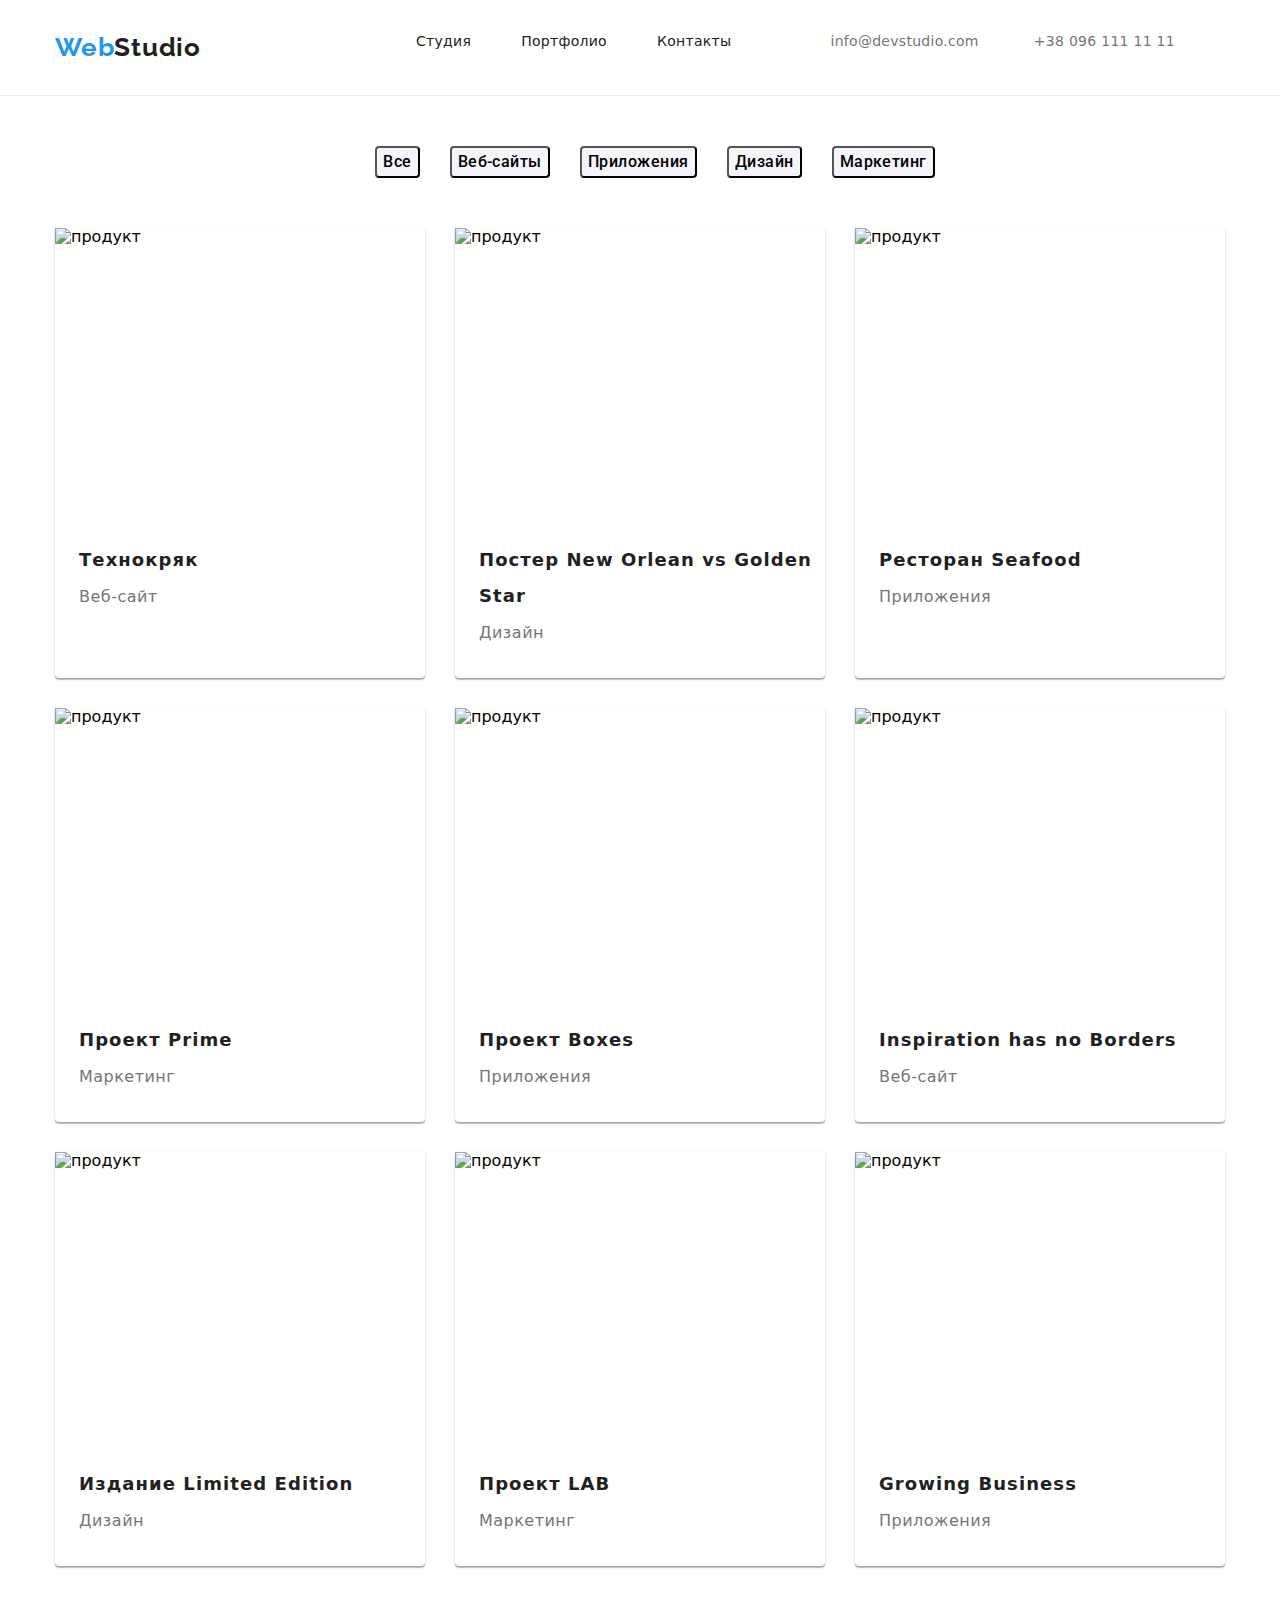
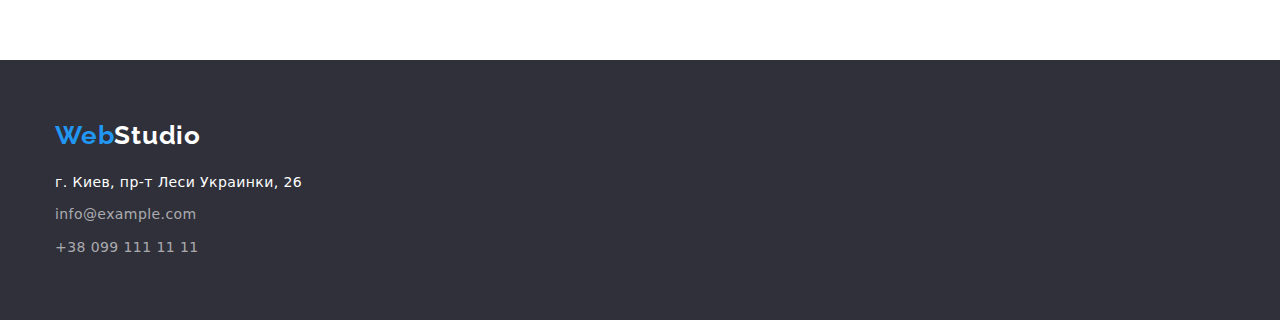
==== portfolio.html @ c9fd6060 "Create portfolio.html" ====
<!DOCTYPE html>
<html lang="en">
<head>
    <meta charset="UTF-8">
    <meta http-equiv="X-UA-Compatible" content="IE=edge">
    <meta name="viewport" content="width=device-width, initial-scale=1.0">
    <title>Портфолио</title>
    <link rel="preconnect" href="https://fonts.googleapis.com" />
    <link rel="preconnect" href="https://fonts.gstatic.com" crossorigin />
    <link href="https://fonts.googleapis.com/css2?family=Roboto:wght@400;500;700;900&family=Raleway:wght@700&display=swap"
        rel="stylesheet" />
    <link rel="stylesheet" href="css/styles.css">
    <link rel="stylesheet" href="modern-normalize.css" />
</head>
<body>
 <header class="header">
    <div class="container header-container-1">
    <a class="header-logo link" href=""><span class="web">Web</span>Studio</a>
    <nav class="header-navigation">
        <ul class="header-list list">
            <li class="header-item">
                <a href="index.html" class="header-link link">Студия</a>
            </li>
            <li class="header-item">
                <a href="portfolio.html" class="header-link link">Портфолио</a>
            </li>
            <li class="header-item">
                <a href="" class="header-link link">Контакты</a>
            </li>
        </ul>
    </nav>
    <div class="header-connect-1">
    <a href="mailto:info@devstudio.com" class="header-contacts link">info@devstudio.com</a>
    <a href="tel:+38 096 111 11 11" class="header-contacts link">+38 096 111 11 11</a>
</div>
</header>
 <main>
    <section class="products">
        <div class="container main-kinds">
        <ul class="kinds-list list">
            <li class="kinds-item">
                <button type="button" class="kinds-btn">Все</button>
            </li>
            <li class="kinds-item">
                <button type="button" class="kinds-btn">Веб-сайты</button>
            </li>
            <li class="kinds-item">
                <button type="button" class="kinds-btn">Приложения</button>
            </li>
            <li class="kinds-item">
                <button type="button" class="kinds-btn">Дизайн</button>
            </li>
            <li class="kinds-item">
                <button type="button" class="kinds-btn">Маркетинг</button>
            </li>
        </ul>  
    </div>
        <div class="container main-photo">
    <ul class="products-list-1 list">
        <li class="products-item-1">
            <img
            src="images/portfolio-img-1.jpg" 
            alt="продукт"
            width="370"
            height="294"
            >
            <h3 class="title-1">Технокряк</h3>
            <p class="pre-title-1">Веб-сайт</p>
        </li>
        <li class="products-item-1">
            <img
            src="images/portfolio-img-2.jpg"
             alt="продукт"
             width="370"
             height="294"
             >
             <h3 class="title-1">Постер New Orlean vs Golden Star</h3>
             <p class="pre-title-1">Дизайн</p>
        </li>
        <li class="products-item-1">
            <img
            src="images/portfolio-img-3.jpg" 
            alt="продукт"
            width="370"
            height="294"
            >
            <h3 class="title-1">Ресторан Seafood</h3>
            <p class="pre-title-1">Приложения</p>
        </li>
        <li class="products-item-1">
            <img
            src="images/portfolio-img-4.jpg" 
            alt="продукт"
            width="370"
            height="294"
            >
            <h3 class="title-1">Проект Prime</h3>
            <p class="pre-title-1">Маркетинг</p>
        </li>
        <li class="products-item-1">
            <img
            src="images/portfolio-img-5.jpg" 
            alt="продукт"
            width="370"
            height="294"
            >
            <h3 class="title-1">Проект Boxes</h3>
            <p class="pre-title-1">Приложения</p>
        </li>
        <li class="products-item-1">
            <img
            src="images/portfolio-img-6.jpg" 
            alt="продукт"
            width="370"
            height="294"
            >
            <h3 class="title-1">Inspiration has no Borders</h3>
            <p class="pre-title-1">Веб-сайт</p>
        </li>
        <li class="products-item-1">
            <img
            src="images/portfolio-img-7.jpg" 
            alt="продукт"
            width="370"
            height="294"
            >
            <h3 class="title-1">Издание Limited Edition</h3>
            <p class="pre-title-1">Дизайн</p>
        </li>
        <li class="products-item-1">
            <img
            src="images/portfolio-img-8.jpg" 
            alt="продукт"
            width="370"
            height="294"
            >
            <h3 class="title-1">Проект LAB</h3>
            <p class="pre-title-1">Маркетинг</p>
        </li>
        <li class="products-item-1">
            <img
            src="images/portfolio-img-9.jpg" 
            alt="продукт"
            width="370"
            height="294"
            >
            <h3 class="title-1">Growing Business</h3>
            <p class="pre-title-1">Приложения</p>
        </li>
    </ul>
    </div>
    </section>
 </main>
 <footer class="footer">
    <div class="container footer-adress">
<a href="" class="footer-logo link"><span class="web">Web</span>Studio</a>
    <address>
        <ul class="contact-list list">
            <li class="contact-item"><a href="https://www.google.com/maps?q=%D0%B3.+%D0%9A%D0%B8%D0%B5%D0%B2,+%D0%BF%D1%80-%D1%82+%D0%9B%D0%B5%D1%81%D0%B8+%D0%A3%D0%BA%D1%80%D0%B0%D0%B8%D0%BD%D0%BA%D0%B8,+26&um=1&ie=UTF-8&sa=X&ved=2ahUKEwiX25f0-PTzAhWwhv0HHc4ZDNgQ_AUoAXoECAEQAw"
                class="contact-link link"    
                target="_blank" rel="noreferrer noopener">г. Киев, пр-т Леси Украинки, 26</a>
                </li>
            <li class="contact-item item"><a href="mailto:info@devstudio.com" class="contact-tel link">info@example.com</a>
            </li>
            <li class="contact-item item-1"><a href="tel:+38 096 111 11 11" class="contact-tel link">+38 099 111 11 11</a>
            </li>
        </ul>
    </address>
    </div>
 </footer>
</body>
</html>
---- css/styles.css ----
:root {
  --first-text-color: #212121;
  --second-text-color: #757575;
  --third-text-color: #ffffff;
  --mail-text-color: rgba(255, 255, 255, 0.6);
  --accent-color: #2196f3;
  --bg-color-1: #2f303a;
  --bg-color-2: #f5f4fa;
}

p,
h1,
h2,
h3,
h4,
h5,
h6 {
  margin: 0;
}
ul {
  margin: 0;
  padding: 0;
}
button {
  cursor: pointer;
}

img {
  display: block;
}

address {
  font-style: normal;
}

.container {
  width: 1200px;
  padding-left: 15px;
  padding-right: 15px;
  margin: 0 auto;
}

body {
  font-family: Roboto;
  font-style: normal;
}

.list {
  margin-left: 0;
  padding-left: 0;
  list-style: none;
}

.link {
  text-decoration: none;
}

/* -----------------HEADER------------------ */
.header {
  padding-top: 32px;
  padding-bottom: 32px;
  border-bottom: 1px solid #ececec;
}

.header-container {
  display: flex;
}
.header-navigation {
  display: flex;
}

.header-list {
  display: flex;
}

.header-connect {
  margin-left: auto;
}
.header-contacts {
  margin-right: 50px;
}

.header-logo {
  margin-right: 215px;
}

.header-item {
  margin-right: 50px;
}

.header-item:last-child {
  margin-right: 0;
}

.header-link:hover,
.header-link:focus {
  color: var(--accent-color);
}

.header-logo {
  font-family: Raleway;
  font-weight: 700;
  font-size: 26px;
  line-height: 1.19;
  letter-spacing: 0.03em;
  color: var(--first-text-color);
}
.web {
  color: var(--accent-color);
}
.header-link {
  font-weight: 500;
  font-size: 14px;
  line-height: 1.14;
  letter-spacing: 0.02em;
  color: var(--first-text-color);
}
.header-link:hover,
.header-link:focus {
  color: var(--accent-color);
}
.header-contacts {
  font-weight: 500;
  font-size: 14px;
  line-height: 1.14;
  letter-spacing: 0.02em;
  color: var(--second-text-color);
}
.header-contacts:hover,
.header-contacts :focus {
  color: var(--accent-color);
}

/* ---------TITLE----- */

h1 {
  font-weight: 900;
  font-size: 44px;
  line-height: 60px;
  letter-spacing: 0.06em;
  text-transform: uppercase;
  text-align: center;
  color: var(--third-text-color);
}
.title-section {
  display: flex;
  align-items: center;

  justify-content: space-between;
  flex-direction: column;
}
.main-title {
  background-color: var(--bg-color-1);
  padding-top: 200px;
  padding-bottom: 200px;
  padding-left: 252px;
  padding-right: 252px;
}

.main-title-btn {
  background-color: var(--accent-color);
  border-radius: 4px;
  font-family: Roboto, sans-serif;
  font-weight: 700;
  font-size: 16px;
  line-height: 1.62;
  letter-spacing: 0.03em;
  color: var(--third-text-color);
  margin-top: 40px;
  width: 200px;
  height: 50px;
  left: 700px;
  top: 430px;
}

button:active,
button:hover {
  cursor: pointer;
}

/* -----------MAIN------------ */

.main-points {
  display: flex;
  align-items: center;
  justify-content: space-between;
}

.points-list {
  display: flex;
}

.points-item {
  margin-right: 30px;
  padding-top: 120px;
  padding-bottom: 94px;
}

.points-item:last-child {
  margin-right: 0;
}

.title {
  font-weight: 700;
  font-size: 14px;
  line-height: 1.14;
  letter-spacing: 0.03em;
  text-transform: uppercase;
  color: var(--first-text-color);
  margin-bottom: 10px;
}

.pre-title {
  font-weight: 400;
  font-size: 14px;
  line-height: 1.71;
  letter-spacing: 0.03em;
  color: var(--second-text-color);
}

.main-products {
  display: flex;
  align-items: center;
  justify-content: space-between;
  flex-direction: column;
}

.products-list {
  display: flex;
}

.products-item {
  margin-right: 30px;
  padding-top: 50px;
  padding-bottom: 94px;
}

.main-team {
  display: flex;
  align-items: center;
  justify-content: space-between;
  flex-direction: column;
}

.team-list {
  display: flex;
}

.team-member {
  margin-right: 30px;
  margin-bottom: 94px;
  padding-bottom: 30px;
  flex-basis: calc(100% / 3 - 30px);
  box-shadow: 0px 1px 3px rgba(0, 0, 0, 0.12), 0px 1px 1px rgba(0, 0, 0, 0.14),
    0px 2px 1px rgba(0, 0, 0, 0.2);
  border-radius: 0px 0px 4px 4px;
}

h2 {
  font-weight: 700;
  font-size: 36px;
  line-height: 1.17px;
  letter-spacing: 0.03em;
  color: var(--first-text-color);
  padding-bottom: 50px;
  padding-top: 94px;
}

.team {
  background-color: var(--bg-color-2);
}
.team-title {
  font-weight: 500;
  font-size: 16px;
  line-height: 1.19;
  letter-spacing: 0.03em;
  color: var(--first-text-color);
  margin-top: 30px;
  text-align: center;
}

.team-text {
  font-weight: 400;
  font-size: 16px;
  line-height: 1.19px;
  letter-spacing: 0.03em;
  color: var(--second-text-color);
  margin-top: 10px;
  text-align: center;
}

/* ----------FOOTER------------ */
footer {
  background-color: var(--bg-color-1);
}
.footer-adress {
  display: flex;
  align-items: flex-start;
  justify-content: space-between;
  flex-direction: column;
}

.contact-list {
  display: flex;
  flex-direction: column;
}

.footer-logo {
  font-family: Raleway;
  font-weight: 700;
  font-size: 26px;
  line-height: 1.19;
  letter-spacing: 0.03em;
  color: var(--third-text-color);
  margin-top: 60px;
  margin-bottom: 20px;
}
.item {
  margin-top: 9px;
}
.item-1 {
  margin-bottom: 60px;
  margin-top: 9px;
}

.contact-link {
  font-size: 14px;
  font-style: normal;
  line-height: 1.71;
  letter-spacing: 0.03em;
  color: var(--third-text-color);
  margin-top: 20px;
}

.contact-tel {
  font-size: 14px;
  font-style: normal;
  line-height: 1.71;
  letter-spacing: 0.03em;
  color: var(--mail-text-color);
}

/* !!!!!!!!!!!!!!!!!!!!!!!!!!!!!!!!!!!!!11 */

:root {
  --first-text-color: #212121;
  --second-text-color: #757575;
  --third-text-color: #ffffff;
  --mail-text-color: rgba(255, 255, 255, 0.6);
  --first-button-color: #f5f4fa;
  --second-button-color: #2196f3;
  --accent-color: #2196f3;
  --bg-color: #2f303a;
}

p,
h1,
h2,
h3,
h4,
h5,
h6 {
  margin: 0;
}
ul {
  margin: 0;
  padding: 0;
}
button {
  cursor: pointer;
}

button {
  cursor: pointer;
}

img {
  display: block;
}

address {
  font-style: normal;
}

.container {
  width: 1200px;
  padding-left: 15px;
  padding-right: 15px;
  margin: 0 auto;
}

.list {
  margin-left: 0;
  padding-left: 0;
  list-style: none;
}

.link {
  text-decoration: none;
}

/* -----------------HEADER------------------ */

.header {
  padding-top: 32px;
  padding-bottom: 32px;
  border-bottom: 1px solid #ececec;
}

.header-container-1 {
  display: flex;
}
.header-navigation {
  display: flex;
}

.header-list {
  display: flex;
}

.header-connect-1 {
  margin-left: auto;
}
.header-contacts {
  margin-right: 50px;
}

.header-logo {
  margin-right: 215px;
}

.header-item {
  margin-right: 50px;
}

.header-item:last-child {
  margin-right: 0;
}

.header-logo {
  font-family: Raleway;
  font-weight: 700;
  font-size: 26px;
  line-height: 1.19;
  letter-spacing: 0.03em;
  color: var(--first-text-color);
}
.web {
  color: var(--accent-color);
}
.header-link {
  font-weight: 500;
  font-size: 14px;
  line-height: 1.14;
  letter-spacing: 0.02em;
  color: var(--first-text-color);
}
.header-link:hover,
.header-link:focus {
  color: var(--accent-color);
}
.header-contacts {
  font-weight: 500;
  font-size: 14px;
  line-height: 1.14;
  letter-spacing: 0.02em;
  color: var(--second-text-color);
}
.header-contacts:hover,
.header-contacts :focus {
  color: var(--accent-color);
}

/* -----------MAIN------------ */

.main-kinds {
  display: flex;
  align-items: center;
  justify-content: space-between;
  flex-direction: column;
}
.kinds-list {
  display: flex;
}

.kinds-btn {
  background-color: var(--first-button-color);
  border-radius: 4px;
  font-family: Roboto;
  font-weight: 500;
  font-size: 16px;
  line-height: 1.62;
  text-align: center;
  letter-spacing: 0.03em;
  margin-top: 50px;
  margin-left: 30px;
  margin-bottom: 50px;
}
.kinds-btn:hover,
.kinds-btn:active {
  color: var(--third-text-color);
}

.main-photo {
  display: flex;
  justify-content: space-between;
}

.products-list-1 {
  display: flex;
  flex-wrap: wrap;
}

.products-item-1:nth-of-type(3n) {
  margin-right: 0;
}

.products-item-1:nth-of-type(3n + 1) {
  margin-left: 0;
}

.products-item-1:nth-last-of-type(-n + 3) {
  margin-bottom: 94px;
}

.products-item-1 {
  margin-bottom: 30px;
  padding-bottom: 30px;
  margin-right: 15px;
  margin-left: 15px;
  padding-top: 0;
  flex-basis: calc(100% / 3 - 30px);
  box-shadow: 0px 1px 3px rgba(0, 0, 0, 0.12), 0px 1px 1px rgba(0, 0, 0, 0.14),
    0px 2px 1px rgba(0, 0, 0, 0.2);
  border-radius: 0px 0px 4px 4px;
}

button:active,
button:hover {
  cursor: pointer;
  background: var(--second-button-color);
}

.title-1 {
  font-weight: 700;
  font-size: 18px;
  line-height: 2;
  letter-spacing: 0.06em;
  color: var(--first-text-color);
  margin-top: 20px;
  margin-left: 24px;
}

.pre-title-1 {
  font-size: 16px;
  line-height: 1.87;
  letter-spacing: 0.03em;
  color: var(--second-text-color);
  margin-top: 4px;
  margin-left: 24px;
}

/* ----------FOOTER------------ */
footer {
  background-color: var(--bg-color);
}
.footer-adress {
  display: flex;
  align-items: flex-start;
  justify-content: space-between;
  flex-direction: column;
}

.contact-list {
  display: flex;
  flex-direction: column;
}

.footer-logo {
  font-family: Raleway;
  font-weight: 700;
  font-size: 26px;
  line-height: 1.19;
  letter-spacing: 0.03em;
  color: var(--third-text-color);
}
.item {
  margin-top: 9px;
}
.item-1 {
  margin-bottom: 60px;
  margin-top: 9px;
}

.contact-link {
  font-size: 14px;
  line-height: 1.71;
  letter-spacing: 0.03em;
  color: var(--third-text-color);
  margin-top: 20px;
}

.contact-tel {
  font-size: 14px;
  line-height: 1.71;
  letter-spacing: 0.03em;
  color: var(--mail-text-color);
}
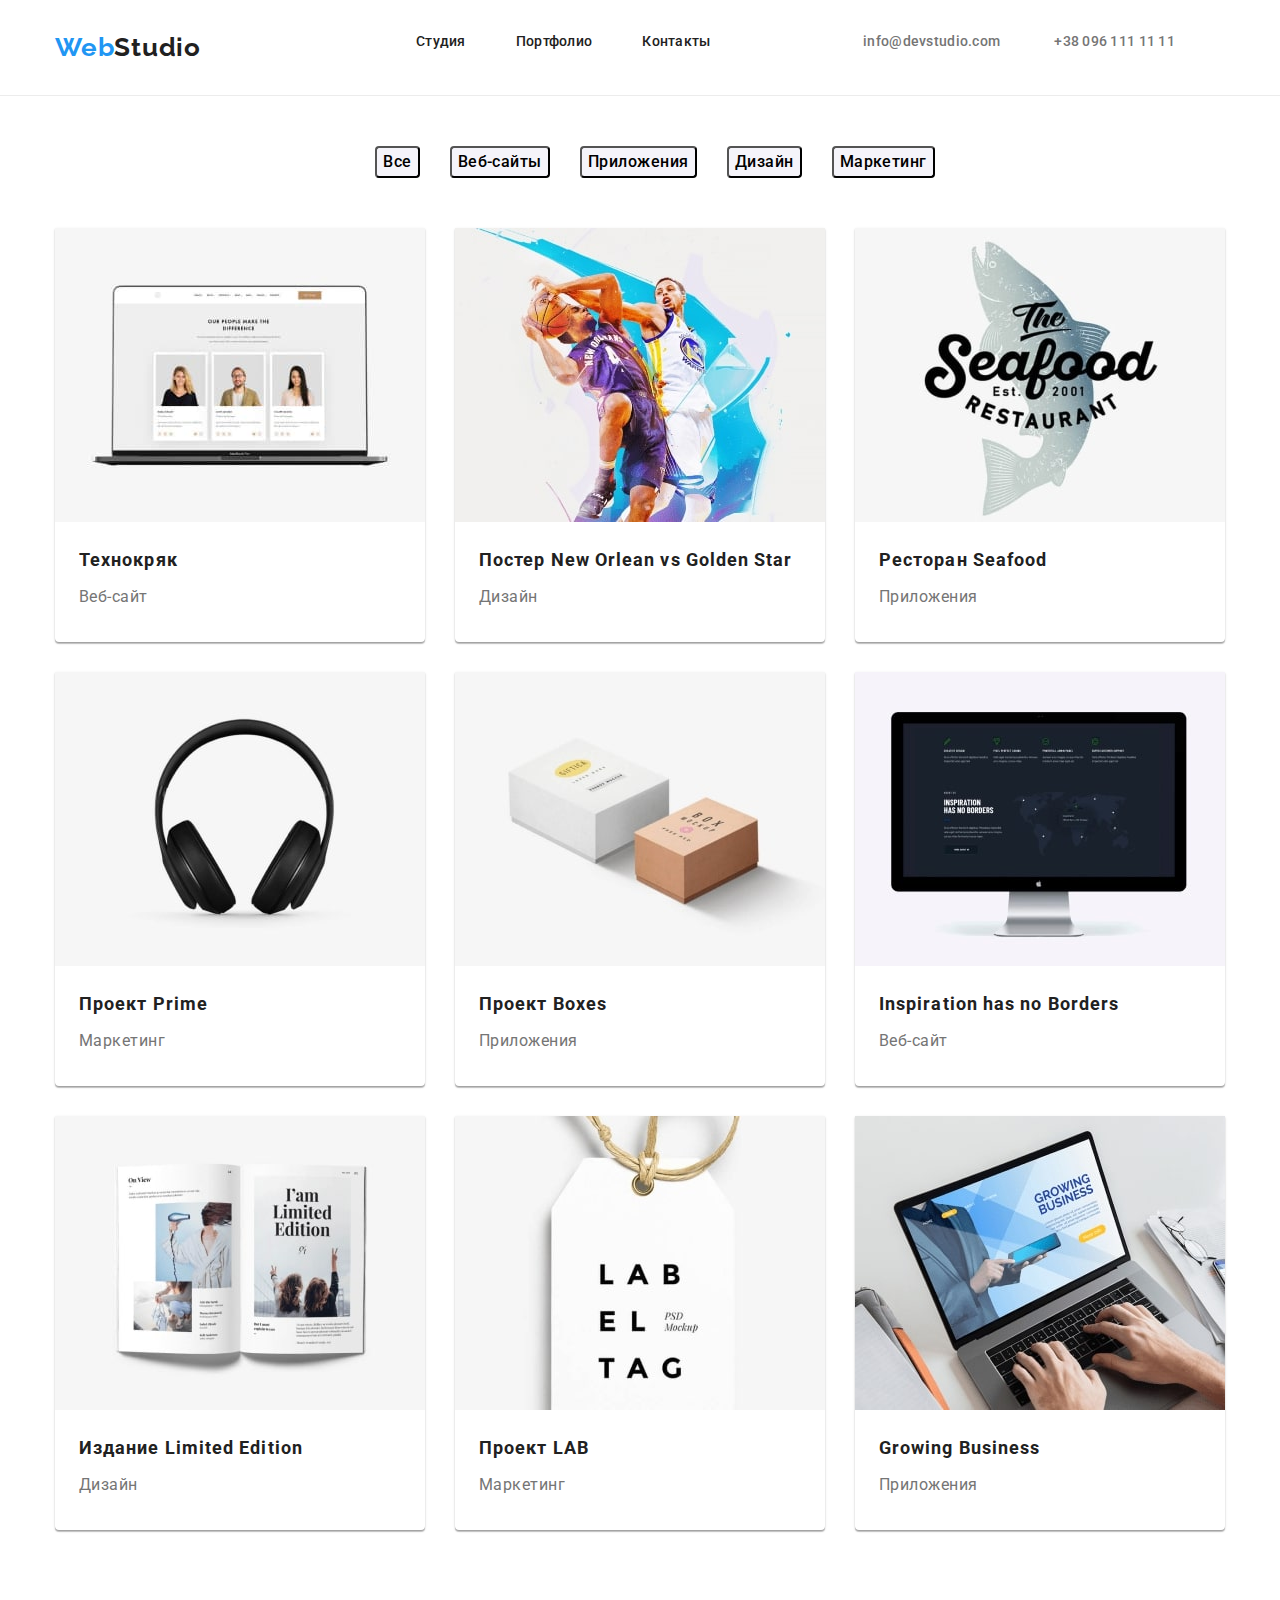
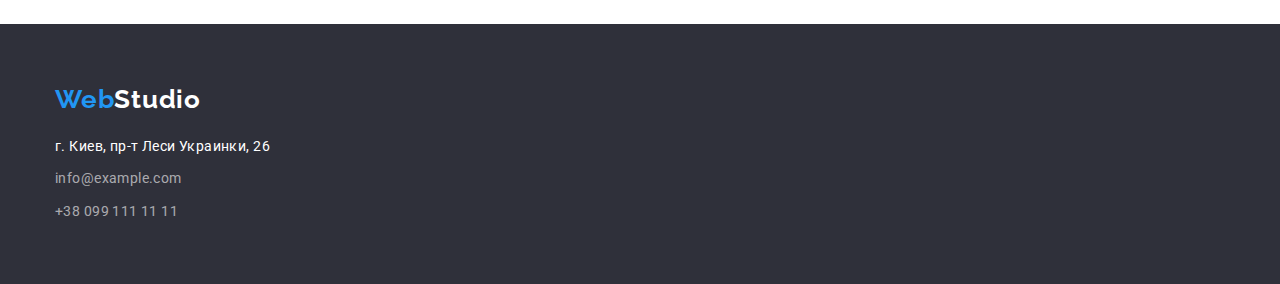
==== commit 3e662f08: "Update portfolio.html" ====
--- a/portfolio.html
+++ b/portfolio.html
@@ -9,8 +9,9 @@
     <link rel="preconnect" href="https://fonts.gstatic.com" crossorigin />
     <link href="https://fonts.googleapis.com/css2?family=Roboto:wght@400;500;700;900&family=Raleway:wght@700&display=swap"
         rel="stylesheet" />
+    <link rel="stylesheet" href="modern-normalize.css" />
     <link rel="stylesheet" href="css/styles.css">
-    <link rel="stylesheet" href="modern-normalize.css" />
+    
 </head>
 <body>
  <header class="header">
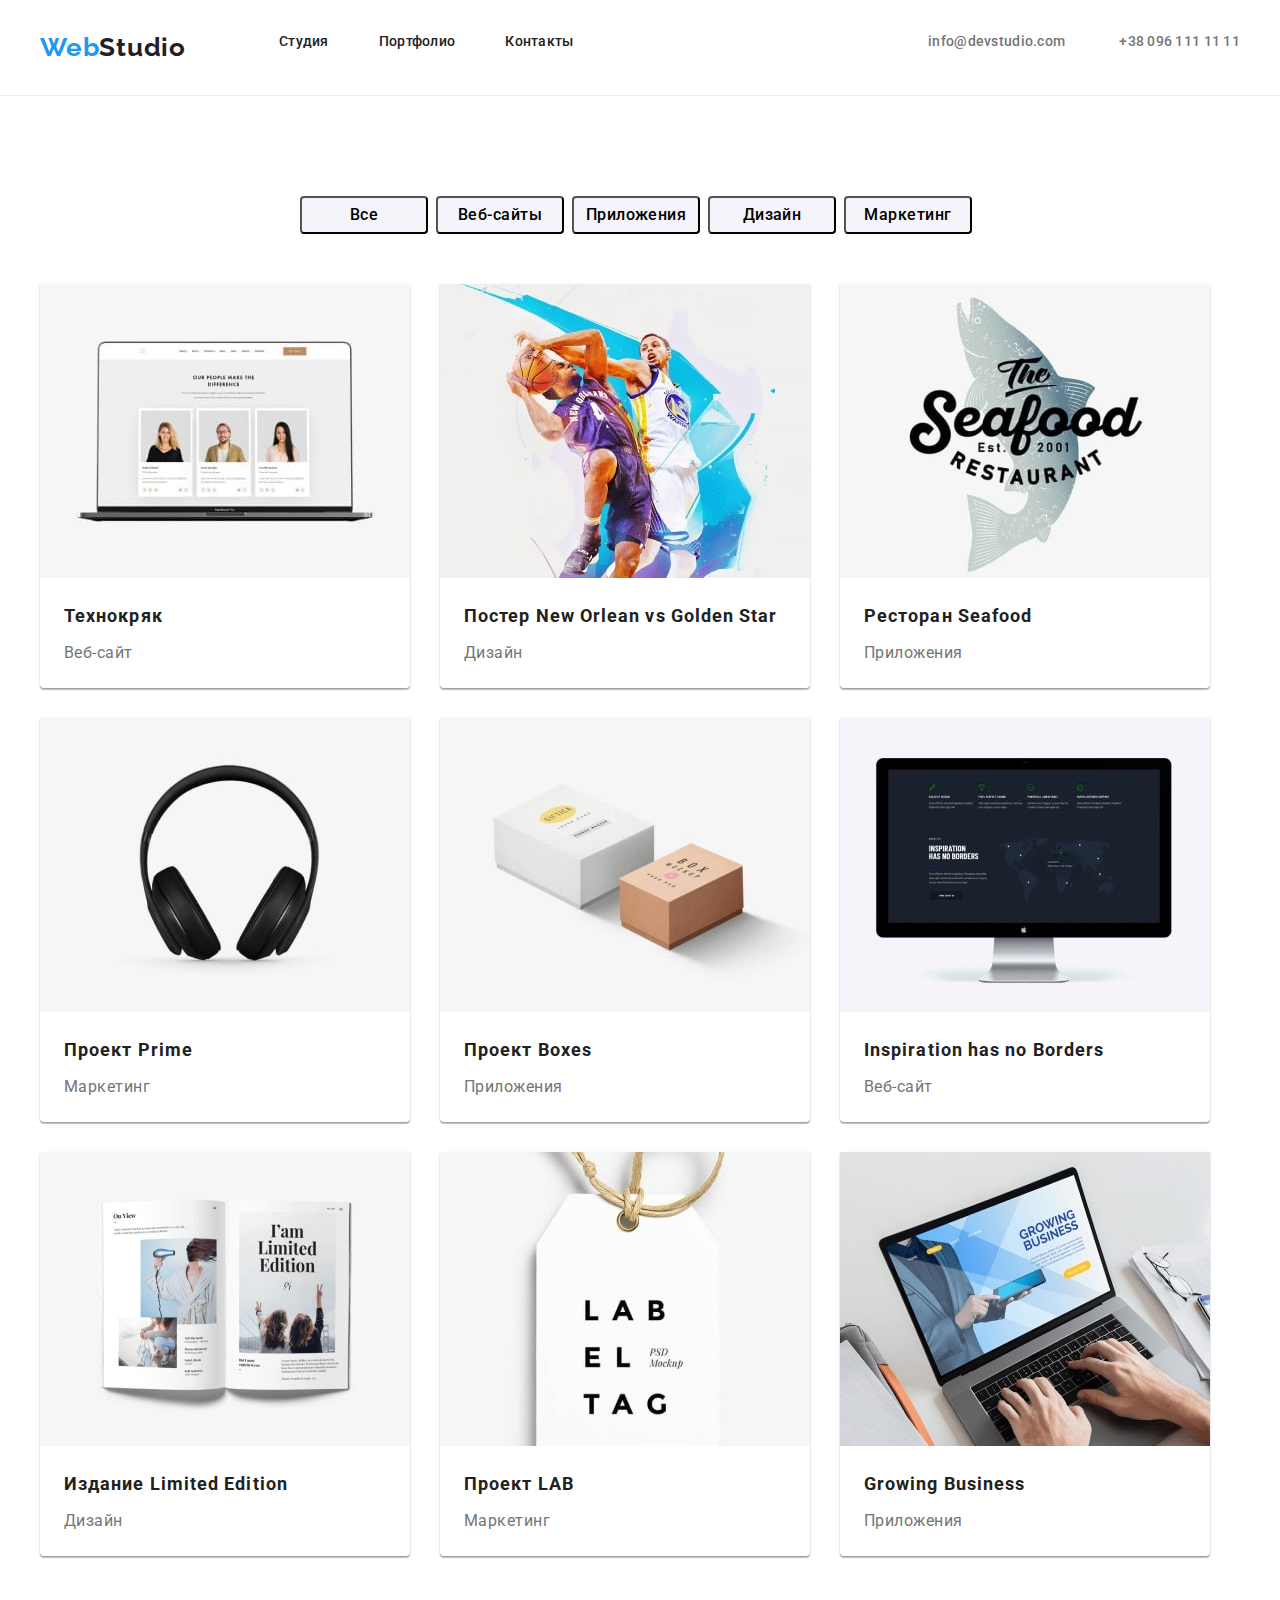
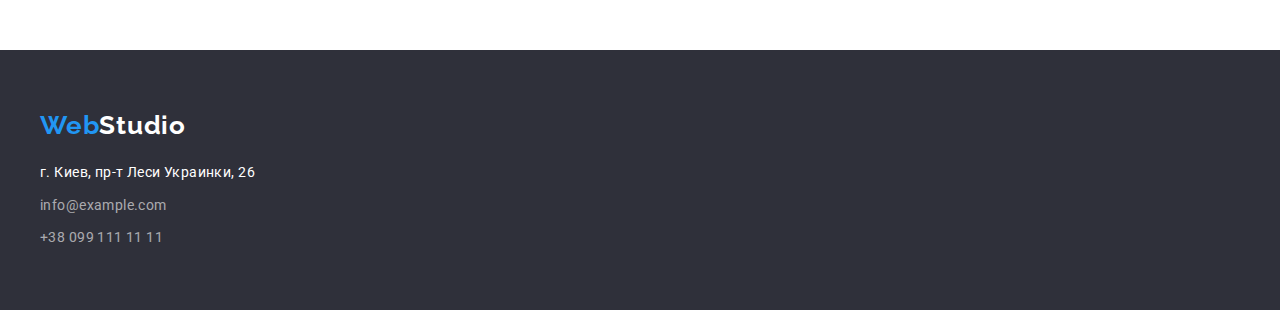
==== commit da4daf80: "Update portfolio.html" ====
--- a/portfolio.html
+++ b/portfolio.html
@@ -65,8 +65,10 @@
             width="370"
             height="294"
             >
+            <div class="photo-text">
             <h3 class="title-1">Технокряк</h3>
             <p class="pre-title-1">Веб-сайт</p>
+            </div>
         </li>
         <li class="products-item-1">
             <img
@@ -75,9 +77,11 @@
              width="370"
              height="294"
              >
+             <div class="photo-text">
              <h3 class="title-1">Постер New Orlean vs Golden Star</h3>
              <p class="pre-title-1">Дизайн</p>
-        </li>
+            </div>
+            </li>
         <li class="products-item-1">
             <img
             src="images/portfolio-img-3.jpg" 
@@ -85,8 +89,10 @@
             width="370"
             height="294"
             >
+            <div class="photo-text">
             <h3 class="title-1">Ресторан Seafood</h3>
             <p class="pre-title-1">Приложения</p>
+            </div>
         </li>
         <li class="products-item-1">
             <img
@@ -95,8 +101,10 @@
             width="370"
             height="294"
             >
+            <div class="photo-text">
             <h3 class="title-1">Проект Prime</h3>
             <p class="pre-title-1">Маркетинг</p>
+            </div>
         </li>
         <li class="products-item-1">
             <img
@@ -105,8 +113,10 @@
             width="370"
             height="294"
             >
+            <div class="photo-text">
             <h3 class="title-1">Проект Boxes</h3>
             <p class="pre-title-1">Приложения</p>
+            </div>
         </li>
         <li class="products-item-1">
             <img
@@ -115,8 +125,10 @@
             width="370"
             height="294"
             >
+            <div class="photo-text">
             <h3 class="title-1">Inspiration has no Borders</h3>
             <p class="pre-title-1">Веб-сайт</p>
+            </div>
         </li>
         <li class="products-item-1">
             <img
@@ -125,8 +137,10 @@
             width="370"
             height="294"
             >
+            <div class="photo-text">
             <h3 class="title-1">Издание Limited Edition</h3>
             <p class="pre-title-1">Дизайн</p>
+            </div>
         </li>
         <li class="products-item-1">
             <img
@@ -135,8 +149,10 @@
             width="370"
             height="294"
             >
+            <div class="photo-text">
             <h3 class="title-1">Проект LAB</h3>
             <p class="pre-title-1">Маркетинг</p>
+            </div>
         </li>
         <li class="products-item-1">
             <img
@@ -145,8 +161,10 @@
             width="370"
             height="294"
             >
+            <div class="photo-text">
             <h3 class="title-1">Growing Business</h3>
             <p class="pre-title-1">Приложения</p>
+            </div>
         </li>
     </ul>
     </div>
--- a/css/styles.css
+++ b/css/styles.css
@@ -35,8 +35,6 @@
 
 .container {
   width: 1200px;
-  padding-left: 15px;
-  padding-right: 15px;
   margin: 0 auto;
 }
 
@@ -64,6 +62,7 @@
 
 .header-container {
   display: flex;
+  justify-content: space-between;
 }
 .header-navigation {
   display: flex;
@@ -76,12 +75,12 @@
 .header-connect {
   margin-left: auto;
 }
-.header-contacts {
+.header-contacts:nth-of-type(1) {
   margin-right: 50px;
 }
 
 .header-logo {
-  margin-right: 215px;
+  margin-right: 93px;
 }
 
 .header-item {
@@ -136,25 +135,25 @@
 h1 {
   font-weight: 900;
   font-size: 44px;
-  line-height: 60px;
+  line-height: 1.36;
   letter-spacing: 0.06em;
   text-transform: uppercase;
   text-align: center;
   color: var(--third-text-color);
+  width: 696px;
+  height: 120px;
+  left: 452px;
 }
 .title-section {
   display: flex;
   align-items: center;
-
-  justify-content: space-between;
-  flex-direction: column;
+  justify-content: space-between;
+  flex-direction: column;
+  padding-top: 200px;
+  padding-bottom: 200px;
 }
 .main-title {
   background-color: var(--bg-color-1);
-  padding-top: 200px;
-  padding-bottom: 200px;
-  padding-left: 252px;
-  padding-right: 252px;
 }
 
 .main-title-btn {
@@ -184,6 +183,8 @@
   display: flex;
   align-items: center;
   justify-content: space-between;
+  padding-top: 94px;
+  padding-bottom: 94px;
 }
 
 .points-list {
@@ -192,8 +193,7 @@
 
 .points-item {
   margin-right: 30px;
-  padding-top: 120px;
-  padding-bottom: 94px;
+  width: 270px;
 }
 
 .points-item:last-child {
@@ -223,6 +223,7 @@
   align-items: center;
   justify-content: space-between;
   flex-direction: column;
+  padding-bottom: 94px;
 }
 
 .products-list {
@@ -231,15 +232,15 @@
 
 .products-item {
   margin-right: 30px;
-  padding-top: 50px;
+}
+
+.main-team {
+  display: flex;
+  align-items: center;
+  justify-content: space-between;
+  flex-direction: column;
+  padding-top: 94px;
   padding-bottom: 94px;
-}
-
-.main-team {
-  display: flex;
-  align-items: center;
-  justify-content: space-between;
-  flex-direction: column;
 }
 
 .team-list {
@@ -248,26 +249,26 @@
 
 .team-member {
   margin-right: 30px;
-  margin-bottom: 94px;
-  padding-bottom: 30px;
   flex-basis: calc(100% / 3 - 30px);
   box-shadow: 0px 1px 3px rgba(0, 0, 0, 0.12), 0px 1px 1px rgba(0, 0, 0, 0.14),
     0px 2px 1px rgba(0, 0, 0, 0.2);
   border-radius: 0px 0px 4px 4px;
 }
 
-h2 {
+.h2 {
   font-weight: 700;
   font-size: 36px;
   line-height: 1.17px;
   letter-spacing: 0.03em;
   color: var(--first-text-color);
-  padding-bottom: 50px;
-  padding-top: 94px;
+  margin-bottom: 50px;
 }
 
 .team {
   background-color: var(--bg-color-2);
+}
+.team-under {
+  padding: 30px 60px 30px 60px;
 }
 .team-title {
   font-weight: 500;
@@ -275,7 +276,6 @@
   line-height: 1.19;
   letter-spacing: 0.03em;
   color: var(--first-text-color);
-  margin-top: 30px;
   text-align: center;
 }
 
@@ -298,6 +298,8 @@
   align-items: flex-start;
   justify-content: space-between;
   flex-direction: column;
+  padding-top: 60px;
+  padding-bottom: 60px;
 }
 
 .contact-list {
@@ -312,14 +314,12 @@
   line-height: 1.19;
   letter-spacing: 0.03em;
   color: var(--third-text-color);
-  margin-top: 60px;
   margin-bottom: 20px;
 }
 .item {
   margin-top: 9px;
 }
 .item-1 {
-  margin-bottom: 60px;
   margin-top: 9px;
 }
 
@@ -384,8 +384,6 @@
 
 .container {
   width: 1200px;
-  padding-left: 15px;
-  padding-right: 15px;
   margin: 0 auto;
 }
 
@@ -421,12 +419,13 @@
 .header-connect-1 {
   margin-left: auto;
 }
-.header-contacts {
+
+.header-contacts:nth-of-type(1) {
   margin-right: 50px;
 }
 
 .header-logo {
-  margin-right: 215px;
+  margin-right: 93px;
 }
 
 .header-item {
@@ -481,6 +480,8 @@
 }
 .kinds-list {
   display: flex;
+  padding-top: 100px;
+  margin-bottom: 50px;
 }
 
 .kinds-btn {
@@ -492,9 +493,11 @@
   line-height: 1.62;
   text-align: center;
   letter-spacing: 0.03em;
-  margin-top: 50px;
-  margin-left: 30px;
-  margin-bottom: 50px;
+  width: 128px;
+  height: 38px;
+  left: 576px;
+  top: 174px;
+  margin-right: 8px;
 }
 .kinds-btn:hover,
 .kinds-btn:active {
@@ -509,6 +512,7 @@
 .products-list-1 {
   display: flex;
   flex-wrap: wrap;
+  padding-bottom: 94px;
 }
 
 .products-item-1:nth-of-type(3n) {
@@ -520,15 +524,11 @@
 }
 
 .products-item-1:nth-last-of-type(-n + 3) {
-  margin-bottom: 94px;
+  margin-bottom: 0;
 }
 
 .products-item-1 {
-  margin-bottom: 30px;
-  padding-bottom: 30px;
-  margin-right: 15px;
-  margin-left: 15px;
-  padding-top: 0;
+  margin: 0 15px 30px 15px;
   flex-basis: calc(100% / 3 - 30px);
   box-shadow: 0px 1px 3px rgba(0, 0, 0, 0.12), 0px 1px 1px rgba(0, 0, 0, 0.14),
     0px 2px 1px rgba(0, 0, 0, 0.2);
@@ -541,14 +541,17 @@
   background: var(--second-button-color);
 }
 
+.photo-text {
+  padding: 20px 24px 20px 24px;
+  width: 370px;
+}
+
 .title-1 {
   font-weight: 700;
   font-size: 18px;
   line-height: 2;
   letter-spacing: 0.06em;
   color: var(--first-text-color);
-  margin-top: 20px;
-  margin-left: 24px;
 }
 
 .pre-title-1 {
@@ -557,7 +560,6 @@
   letter-spacing: 0.03em;
   color: var(--second-text-color);
   margin-top: 4px;
-  margin-left: 24px;
 }
 
 /* ----------FOOTER------------ */
@@ -569,6 +571,8 @@
   align-items: flex-start;
   justify-content: space-between;
   flex-direction: column;
+  padding-top: 60px;
+  padding-bottom: 60px;
 }
 
 .contact-list {
@@ -583,12 +587,12 @@
   line-height: 1.19;
   letter-spacing: 0.03em;
   color: var(--third-text-color);
+  margin-bottom: 20px;
 }
 .item {
   margin-top: 9px;
 }
 .item-1 {
-  margin-bottom: 60px;
   margin-top: 9px;
 }
 
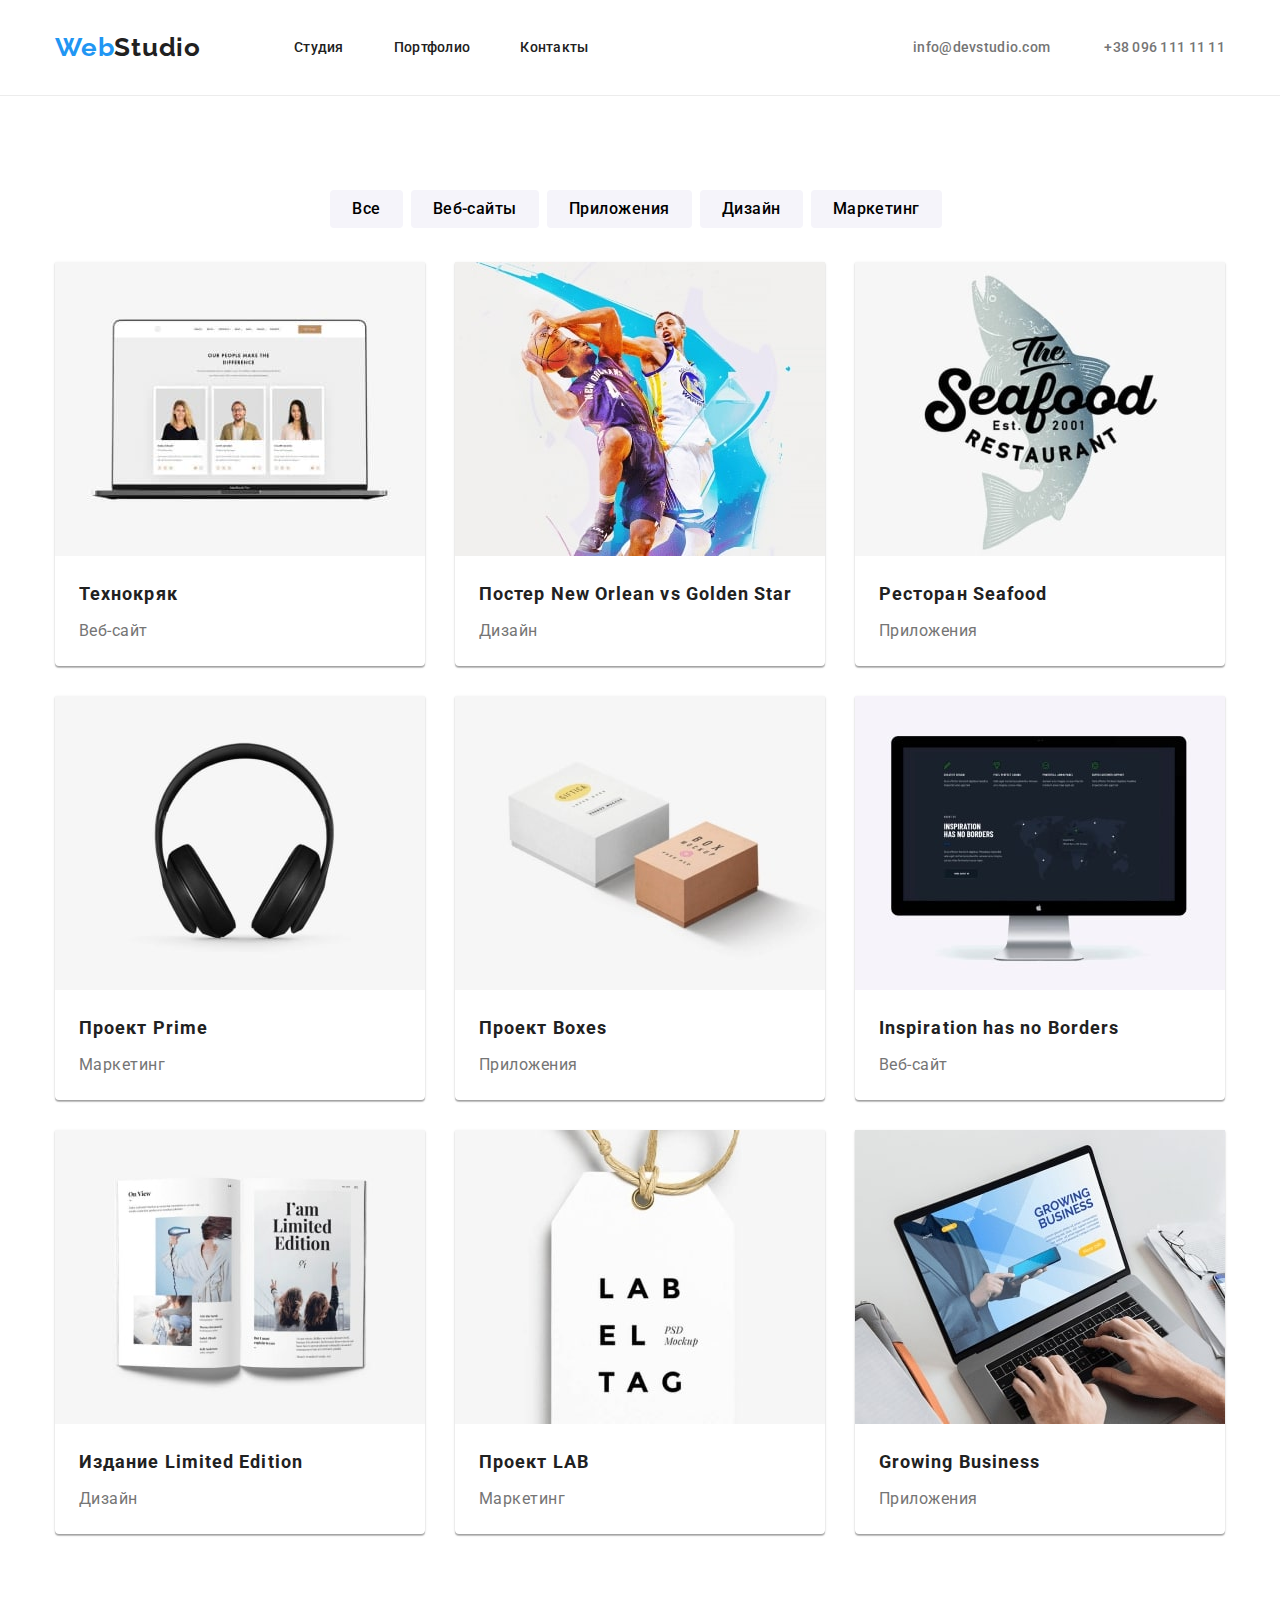
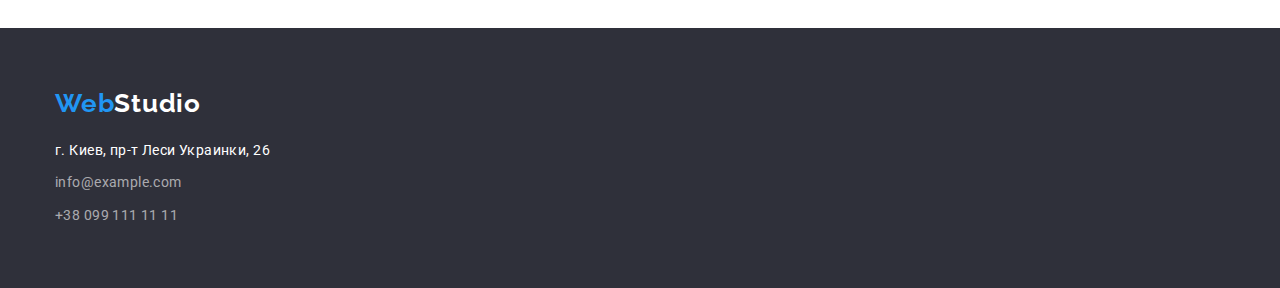
==== commit 58b66d08: "Update portfolio.html" ====
--- a/portfolio.html
+++ b/portfolio.html
@@ -36,7 +36,7 @@
 </div>
 </header>
  <main>
-    <section class="products">
+    <section class="products-1">
         <div class="container main-kinds">
         <ul class="kinds-list list">
             <li class="kinds-item">
--- a/css/styles.css
+++ b/css/styles.css
@@ -36,6 +36,8 @@
 .container {
   width: 1200px;
   margin: 0 auto;
+  padding-left: 15px;
+  padding-right: 15px;
 }
 
 body {
@@ -55,14 +57,15 @@
 
 /* -----------------HEADER------------------ */
 .header {
-  padding-top: 32px;
-  padding-bottom: 32px;
+  padding-top: 24px;
+  padding-bottom: 24px;
   border-bottom: 1px solid #ececec;
 }
 
 .header-container {
   display: flex;
   justify-content: space-between;
+  align-items: center;
 }
 .header-navigation {
   display: flex;
@@ -149,11 +152,11 @@
   align-items: center;
   justify-content: space-between;
   flex-direction: column;
+}
+.main-title {
+  background-color: var(--bg-color-1);
   padding-top: 200px;
   padding-bottom: 200px;
-}
-.main-title {
-  background-color: var(--bg-color-1);
 }
 
 .main-title-btn {
@@ -179,12 +182,14 @@
 
 /* -----------MAIN------------ */
 
-.main-points {
-  display: flex;
-  align-items: center;
-  justify-content: space-between;
+.points {
   padding-top: 94px;
   padding-bottom: 94px;
+}
+.main-points {
+  display: flex;
+  align-items: center;
+  justify-content: space-between;
 }
 
 .points-list {
@@ -218,12 +223,14 @@
   color: var(--second-text-color);
 }
 
+.products {
+  padding-bottom: 94px;
+}
 .main-products {
   display: flex;
   align-items: center;
   justify-content: space-between;
   flex-direction: column;
-  padding-bottom: 94px;
 }
 
 .products-list {
@@ -233,14 +240,16 @@
 .products-item {
   margin-right: 30px;
 }
-
-.main-team {
-  display: flex;
-  align-items: center;
-  justify-content: space-between;
-  flex-direction: column;
+.team {
   padding-top: 94px;
   padding-bottom: 94px;
+}
+
+.main-team {
+  display: flex;
+  align-items: center;
+  justify-content: space-between;
+  flex-direction: column;
 }
 
 .team-list {
@@ -258,7 +267,7 @@
 .h2 {
   font-weight: 700;
   font-size: 36px;
-  line-height: 1.17px;
+  line-height: 1.17;
   letter-spacing: 0.03em;
   color: var(--first-text-color);
   margin-bottom: 50px;
@@ -268,7 +277,7 @@
   background-color: var(--bg-color-2);
 }
 .team-under {
-  padding: 30px 60px 30px 60px;
+  padding: 30px 0 30px 0;
 }
 .team-title {
   font-weight: 500;
@@ -282,7 +291,7 @@
 .team-text {
   font-weight: 400;
   font-size: 16px;
-  line-height: 1.19px;
+  line-height: 1.19;
   letter-spacing: 0.03em;
   color: var(--second-text-color);
   margin-top: 10px;
@@ -292,14 +301,14 @@
 /* ----------FOOTER------------ */
 footer {
   background-color: var(--bg-color-1);
-}
-.footer-adress {
-  display: flex;
-  align-items: flex-start;
-  justify-content: space-between;
-  flex-direction: column;
   padding-top: 60px;
   padding-bottom: 60px;
+}
+.footer-adress {
+  display: flex;
+  align-items: flex-start;
+  justify-content: space-between;
+  flex-direction: column;
 }
 
 .contact-list {
@@ -385,6 +394,8 @@
 .container {
   width: 1200px;
   margin: 0 auto;
+  padding-left: 15px;
+  padding-right: 15px;
 }
 
 .list {
@@ -407,6 +418,8 @@
 
 .header-container-1 {
   display: flex;
+  justify-content: space-between;
+  align-items: center;
 }
 .header-navigation {
   display: flex;
@@ -471,17 +484,20 @@
 }
 
 /* -----------MAIN------------ */
+main {
+  padding-top: 94px;
+  padding-bottom: 94px;
+}
 
 .main-kinds {
   display: flex;
   align-items: center;
   justify-content: space-between;
   flex-direction: column;
+  margin-bottom: 34px;
 }
 .kinds-list {
   display: flex;
-  padding-top: 100px;
-  margin-bottom: 50px;
 }
 
 .kinds-btn {
@@ -493,10 +509,8 @@
   line-height: 1.62;
   text-align: center;
   letter-spacing: 0.03em;
-  width: 128px;
-  height: 38px;
-  left: 576px;
-  top: 174px;
+  border: none;
+  padding: 6px 22px;
   margin-right: 8px;
 }
 .kinds-btn:hover,
@@ -512,7 +526,6 @@
 .products-list-1 {
   display: flex;
   flex-wrap: wrap;
-  padding-bottom: 94px;
 }
 
 .products-item-1:nth-of-type(3n) {
@@ -565,15 +578,15 @@
 /* ----------FOOTER------------ */
 footer {
   background-color: var(--bg-color);
-}
-.footer-adress {
-  display: flex;
-  align-items: flex-start;
-  justify-content: space-between;
-  flex-direction: column;
   padding-top: 60px;
   padding-bottom: 60px;
 }
+.footer-adress {
+  display: flex;
+  align-items: flex-start;
+  justify-content: space-between;
+  flex-direction: column;
+}
 
 .contact-list {
   display: flex;
